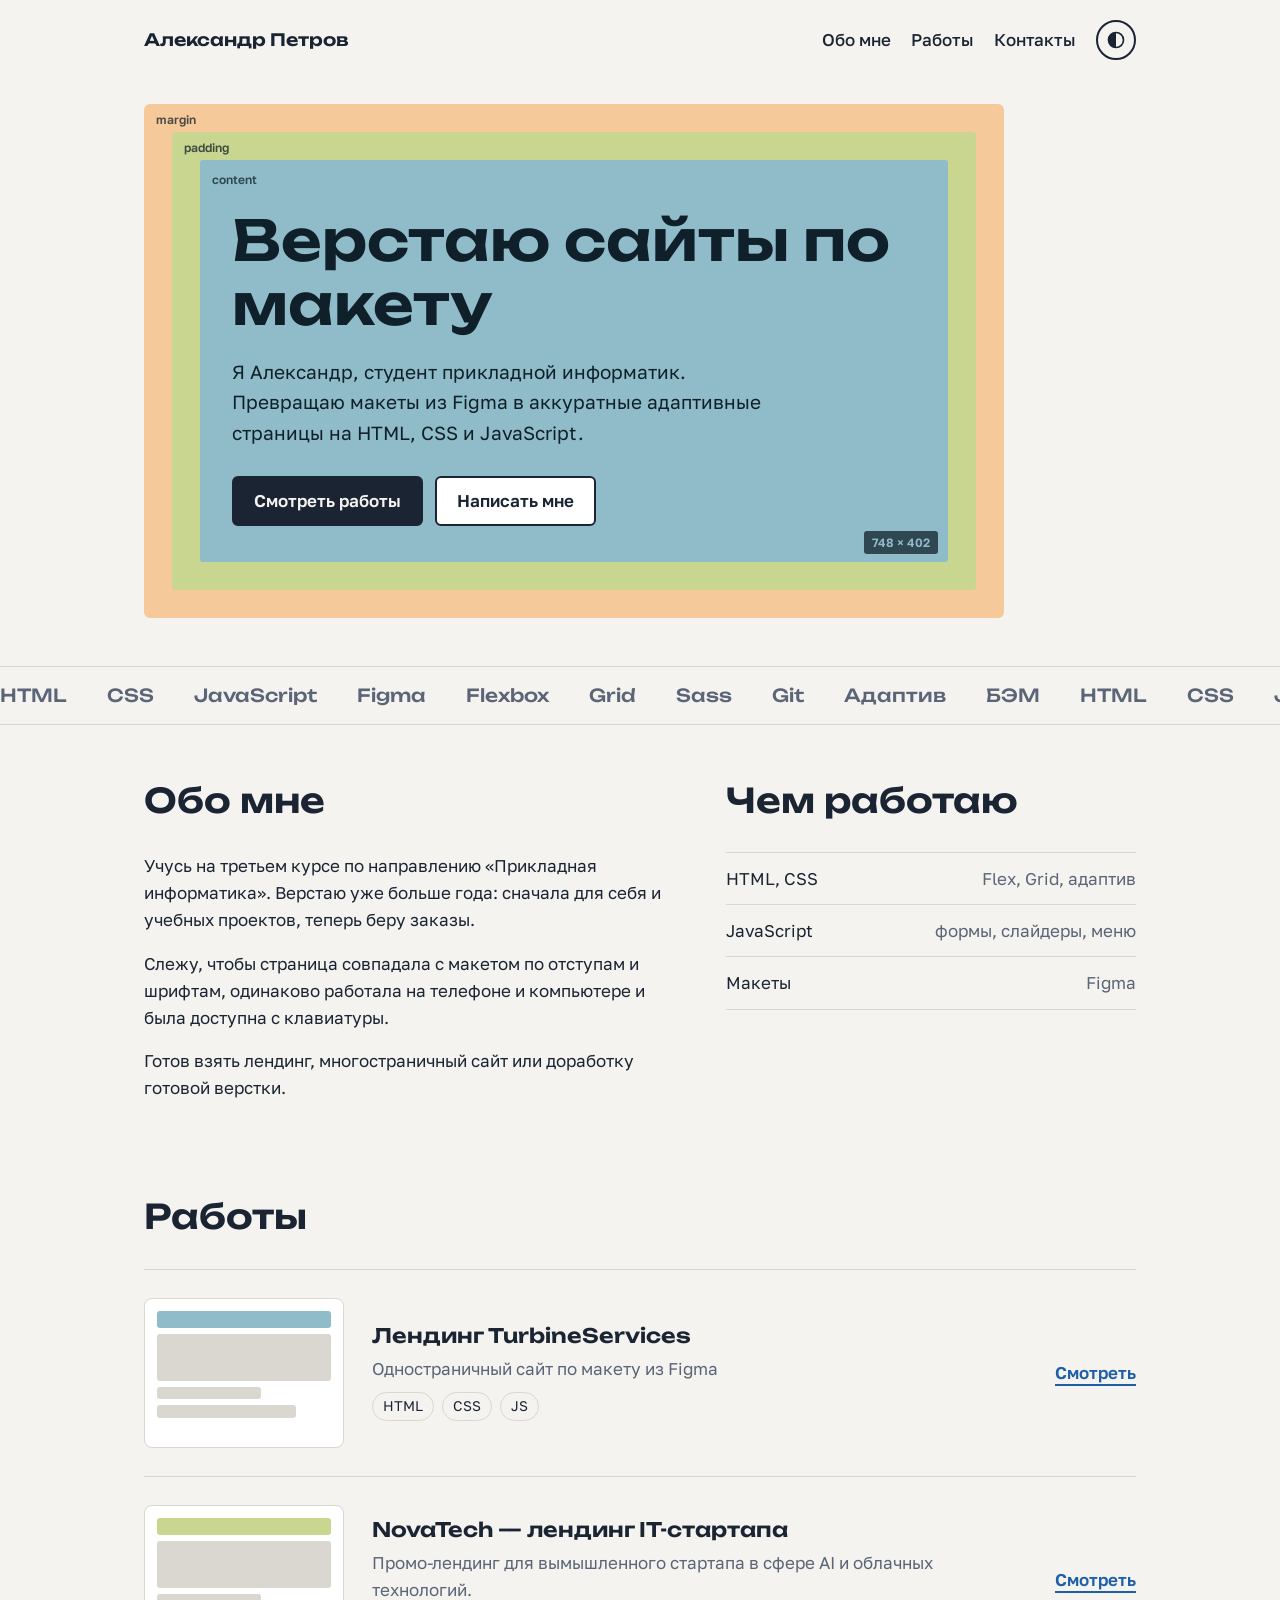
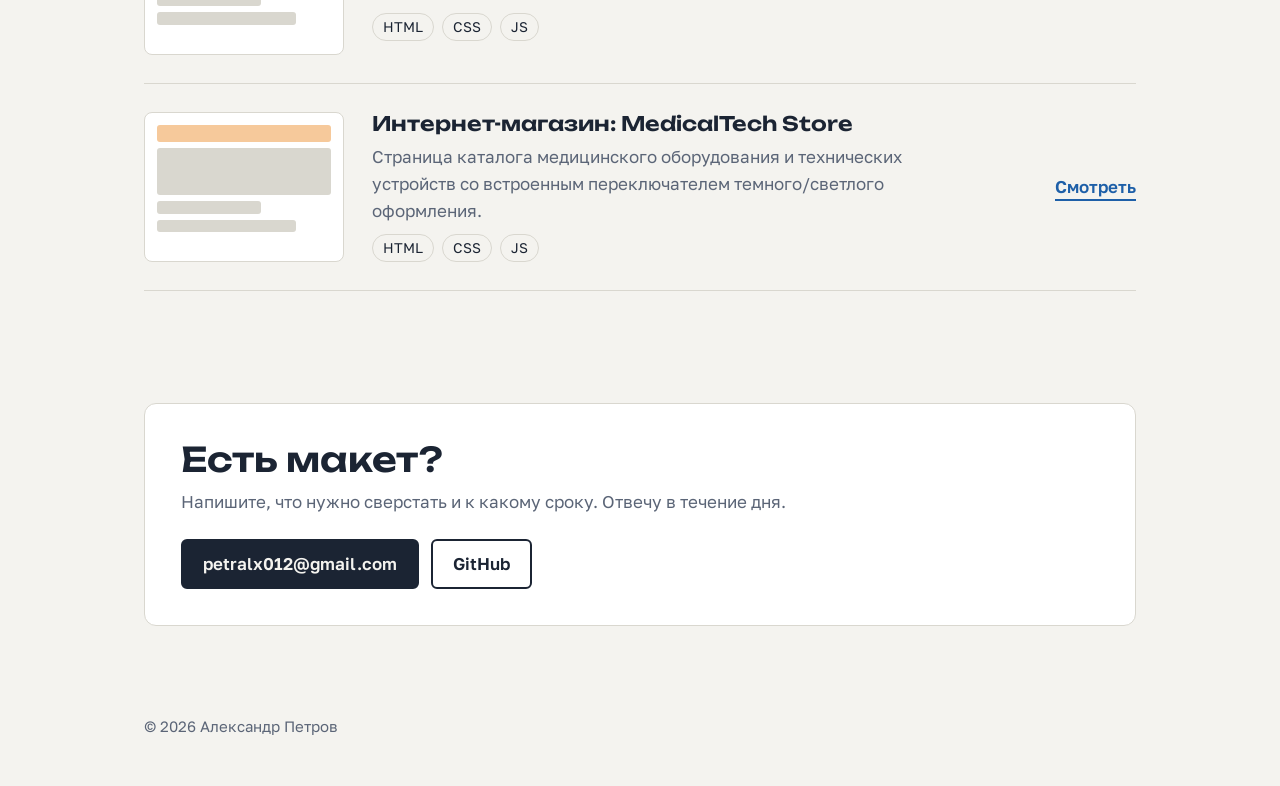
==== index.html @ 865b9481 "Initial commit" ====
<!DOCTYPE html>
<html lang="ru">
<head>
<meta charset="utf-8">
<meta name="viewport" content="width=device-width, initial-scale=1, viewport-fit=cover">
<title>Верстка сайтов по макету</title>
<meta name="description" content="Верстаю адаптивные сайты по макету из Figma: HTML, CSS, JavaScript.">
<link rel="preconnect" href="https://fonts.googleapis.com">
<link rel="preconnect" href="https://fonts.gstatic.com" crossorigin>
<link href="https://fonts.googleapis.com/css2?family=Golos+Text:wght@400;500;600&family=Unbounded:wght@500;600&display=swap" rel="stylesheet">
<link rel="stylesheet" href="css/style.css">
<script>
  /* тема ставится до отрисовки, чтобы не было мигания */
  (function(){var t;try{t=localStorage.getItem('theme')}catch(e){}
  if(!t)t=matchMedia('(prefers-color-scheme: dark)').matches?'dark':'light';
  document.documentElement.dataset.theme=t;document.documentElement.classList.add('js')})();
</script>
</head>
<body>
<div class="progress" aria-hidden="true"></div>

<header class="top">
  <div class="wrap">
    <a class="logo" href="#">Александр Петров</a>
    <nav aria-label="Основное меню">
      <a href="#about">Обо мне</a>
      <a href="#works">Работы</a>
      <a href="#contact">Контакты</a>
      <button class="theme" type="button" aria-label="Сменить тему">
        <svg viewBox="0 0 24 24" width="20" height="20" aria-hidden="true"><circle cx="12" cy="12" r="9" fill="none" stroke="currentColor" stroke-width="2"/><path d="M12 3a9 9 0 0 0 0 18z" fill="currentColor"/></svg>
      </button>
    </nav>
  </div>
</header>

<main>
  <div class="hero">
    <div class="wrap">
      <div class="bm" id="bm">
        <span class="tag">margin</span>
        <div class="pad">
          <span class="tag">padding</span>
          <div class="con" id="con">
            <span class="tag">content</span>
            <h1>Верстаю сайты по макету</h1>
            <p>Я Александр, студент прикладной информатик. Превращаю макеты из Figma в аккуратные адаптивные страницы на HTML, CSS и JavaScript.</p>
            <div class="cta">
              <a class="btn main" href="#works">Смотреть работы</a>
              <a class="btn" href="#contact">Написать мне</a>
            </div>
            <span class="dim" id="dim" aria-hidden="true"></span>
          </div>
        </div>
      </div>
    </div>
  </div>

  <div class="ticker" aria-hidden="true">
    <div class="track">
      <span>HTML</span><span>CSS</span><span>JavaScript</span><span>Figma</span><span>Flexbox</span><span>Grid</span><span>Sass</span><span>Git</span><span>Адаптив</span><span>БЭМ</span>
    </div>
  </div>

  <section id="about">
    <div class="wrap about">
      <div>
        <h2>Обо мне</h2>
        <p>Учусь на третьем курсе по направлению «Прикладная информатика». Верстаю уже больше года: сначала для себя и учебных проектов, теперь беру заказы.</p>
        <p>Слежу, чтобы страница совпадала с макетом по отступам и шрифтам, одинаково работала на телефоне и компьютере и была доступна с клавиатуры.</p>
        <p>Готов взять лендинг, многостраничный сайт или доработку готовой верстки.</p>
      </div>
      <div>
        <h2>Чем работаю</h2>
        <ul class="stack">
          <li><span>HTML, CSS</span><span>Flex, Grid, адаптив</span></li>
          <li><span>JavaScript</span><span>формы, слайдеры, меню</span></li>
          <li><span>Макеты</span><span>Figma</span></li>
        </ul>
      </div>
    </div>
  </section>

  <section id="works" class="works-sec">
    <div class="wrap">
      <h2>Работы</h2>
      <div class="works">
        <article class="work reveal">
          <div class="thumb" style="--c:#8FBCC8" aria-hidden="true"><i></i><i></i><i></i><i></i></div>
          <div>
            <h3>Лендинг TurbineServices</h3>
            <p>Одностраничный сайт по макету из Figma</p>
            <div class="tags"><span>HTML</span><span>CSS</span><span>JS</span></div>
          </div>
          <a class="go" href="https://heartfelt-brioche-2d7026.netlify.app">Смотреть</a>
        </article>
        <article class="work reveal">
          <div class="thumb" style="--c:#C9D68F" aria-hidden="true"><i></i><i></i><i></i><i></i></div>
          <div>
            <h3>NovaTech — лендинг IT-стартапа</h3>
            <p>Промо-лендинг для вымышленного стартапа в сфере AI и облачных технологий.</p>
            <div class="tags"><span>HTML</span><span>CSS</span><span>JS</span></div>
          </div>
          <a class="go" href="https://novatech-landing.netlify.app">Смотреть</a>
        </article>
        <article class="work reveal">
          <div class="thumb" style="--c:#F6C99B" aria-hidden="true"><i></i><i></i><i></i><i></i></div>
          <div>
            <h3>Интернет-магазин: MedicalTech Store</h3>
            <p>Страница каталога медицинского оборудования и технических устройств со встроенным переключателем темного/светлого оформления.</p>
            <div class="tags"><span>HTML</span><span>CSS</span><span>JS</span></div>
          </div>
          <a class="go" href="https://medicaltech-store.netlify.app">Смотреть</a>
        </article>
      </div>
    </div>
  </section>

  <section id="contact">
    <div class="wrap">
      <div class="box reveal">
        <div>
          <h2>Есть макет?</h2>
          <p>Напишите, что нужно сверстать и к какому сроку. Отвечу в течение дня.</p>
        </div>
        <div class="links">
          <a class="btn main" id="mail" href="mailto:petralx012@gmail.com" data-copy="petralx012@gmail.com">petralx012@gmail.com</a>
          <a class="btn" href="https://github.com/shizee1">GitHub</a>
        </div>
      </div>
    </div>
  </section>
</main>

<footer><div class="wrap">© 2026 Александр Петров</div></footer>
<div class="toast" role="status" aria-live="polite"></div>
<script src="js/main.js"></script>
</body>
</html>
---- css/style.css ----
/* ============================================
   ТОКЕНЫ (переменные)
   ============================================ */
:root {
  --bg: #F4F3EF;
  --surface: #FFFFFF;
  --ink: #1B2433;
  --muted: #5B6577;
  --line: #D9D7CF;
  --link: #1D5FA8;

  --margin: #F6C99B;
  --padding: #C9D68F;
  --content: #8FBCC8;
  --on-box: #10202A;

  --m: 28px;
  --p: 28px;

  color-scheme: light;
  box-sizing: border-box;
  padding-top: env(safe-area-inset-top, 0px);
  padding-bottom: env(safe-area-inset-bottom, 0px);
}

:root[data-theme="dark"] {
  --bg: #141A24;
  --surface: #1C2433;
  --ink: #ECEFF4;
  --muted: #9AA4B5;
  --line: #2E394C;
  --link: #7DB4F0;

  --margin: #8A5A2E;
  --padding: #566B2A;
  --content: #2F6676;
  --on-box: #FFFFFF;

  color-scheme: dark;
}

/* ============================================
   БАЗА
   ============================================ */
*,
*::before,
*::after {
  box-sizing: border-box;
}

html {
  scroll-padding-top: env(safe-area-inset-top, 0px);
  scroll-behavior: smooth;
}

body {
  margin: 0;
  background: var(--bg);
  color: var(--ink);
  font: 400 17px/1.6 "Golos Text", system-ui, sans-serif;
  transition: background .3s, color .3s;
}

a {
  color: var(--link);
}

a:focus-visible,
button:focus-visible {
  outline: 3px solid var(--link);
  outline-offset: 3px;
}

.wrap {
  max-width: 1040px;
  margin: 0 auto;
  padding: 0 24px;
}

h1,
h2,
h3 {
  font-family: Unbounded, "Golos Text", sans-serif;
  font-weight: 600;
  line-height: 1.15;
  margin: 0;
}

h2 {
  font-size: clamp(24px, 4vw, 34px);
  margin-bottom: 32px;
}

section {
  padding: 56px 0;
}

/* ============================================
   ПРОГРЕСС ПРОКРУТКИ
   ============================================ */
.progress {
  position: fixed;
  top: env(safe-area-inset-top, 0px);
  left: 0;
  right: 0;
  height: 3px;
  background: var(--link);
  transform: scaleX(0);
  transform-origin: left;
  z-index: 20;
}

/* ============================================
   ШАПКА
   ============================================ */
header.top {
  padding: 20px 0;
}

header.top .wrap {
  display: flex;
  justify-content: space-between;
  align-items: center;
  gap: 16px;
}

.logo {
  font-family: Unbounded, sans-serif;
  font-weight: 600;
  text-decoration: none;
  color: var(--ink);
}

nav {
  display: flex;
  gap: 20px;
  align-items: center;
}

nav a {
  color: var(--ink);
  text-decoration: none;
  font-weight: 500;
  background: linear-gradient(currentColor, currentColor) 0 100% / 0 2px no-repeat;
  transition: background-size .25s;
}

nav a:hover {
  background-size: 100% 2px;
}

.theme {
  width: 40px;
  height: 40px;
  border-radius: 50%;
  border: 2px solid var(--ink);
  background: transparent;
  color: var(--ink);
  display: grid;
  place-items: center;
  cursor: pointer;
}

.theme svg {
  transition: transform .5s cubic-bezier(.3, 1.4, .5, 1);
}

:root[data-theme="dark"] .theme svg {
  transform: rotate(180deg);
}

/* ============================================
   ПЕРВЫЙ ЭКРАН: BOX MODEL
   ============================================ */
.hero {
  padding: 24px 0 48px;
}

/* fill-mode "backwards": после анимации clip-path снимается совсем */
.bm {
  background: var(--margin);
  padding: var(--m);
  border-radius: 6px;
  position: relative;
  max-width: 860px;
  transition: padding .35s ease-out, background .3s;
  animation: reveal-bm 1.1s cubic-bezier(.22, 1, .36, 1) backwards;
}

.pad {
  background: var(--padding);
  padding: var(--p);
  border-radius: 4px;
  position: relative;
  transition: padding .35s ease-out, background .3s;
  animation: reveal-pad 1.1s cubic-bezier(.22, 1, .36, 1) backwards;
  animation-delay: .12s;
}

.con {
  background: var(--content);
  padding: 36px 32px;
  border-radius: 3px;
  position: relative;
  color: var(--on-box);
  transition: background .3s;
  animation: reveal-con 1.1s cubic-bezier(.22, 1, .36, 1) backwards;
  animation-delay: .24s;
}

/* Мягкое раскрытие через clip-path — без скачков padding */
@keyframes reveal-bm {
  from {
    clip-path: inset(0 0 100% 0 round 6px);
    opacity: .4;
  }
  to {
    clip-path: inset(0 0 0 0 round 6px);
    opacity: 1;
  }
}

@keyframes reveal-pad {
  from {
    clip-path: inset(0 0 100% 0 round 4px);
    opacity: .5;
  }
  to {
    clip-path: inset(0 0 0 0 round 4px);
    opacity: 1;
  }
}

@keyframes reveal-con {
  from {
    clip-path: inset(0 0 100% 0 round 3px);
    opacity: .6;
  }
  to {
    clip-path: inset(0 0 0 0 round 3px);
    opacity: 1;
  }
}

/* Подписи margin / padding / content */
.tag {
  position: absolute;
  top: 6px;
  left: 12px;
  font-size: 12px;
  font-weight: 600;
  color: var(--on-box);
  opacity: 0;
  animation: tag-fade .5s ease-out forwards;
}

.bm > .tag {
  animation-delay: .35s;
}

.pad > .tag {
  animation-delay: .5s;
}

.con .tag {
  top: 10px;
  animation-delay: .65s;
}

@keyframes tag-fade {
  to {
    opacity: .75;
  }
}

/* Контент внутри content — плавное всплытие без рывков */
.con h1,
.con p,
.con .cta {
  opacity: 0;
  transform: translateY(12px);
  animation: rise .8s cubic-bezier(.22, 1, .36, 1) both;
}

.con h1 {
  font-size: clamp(30px, 6vw, 56px);
  margin-top: 12px;
  animation-delay: .75s;
}

.con p {
  max-width: 46ch;
  margin: 20px 0 0;
  font-size: 19px;
  animation-delay: .85s;
}

.con .cta {
  animation-delay: .95s;
}

@keyframes rise {
  from {
    opacity: 0;
    transform: translateY(12px);
  }
  to {
    opacity: 1;
    transform: translateY(0);
  }
}

/* Метка с размерами content-box */
.dim {
  position: absolute;
  right: 10px;
  bottom: 8px;
  font-size: 12px;
  font-weight: 600;
  background: var(--on-box);
  color: var(--content);
  padding: 2px 8px;
  border-radius: 3px;
  opacity: 0;
  animation: tag-fade .5s 1.05s ease-out forwards;
}

.cta {
  display: flex;
  flex-wrap: wrap;
  gap: 12px;
  margin-top: 28px;
}

.btn {
  display: inline-block;
  padding: 12px 20px;
  border-radius: 6px;
  font-weight: 600;
  text-decoration: none;
  border: 2px solid var(--ink);
  color: var(--ink);
  background: var(--surface);
  cursor: pointer;
  font-family: inherit;
  font-size: inherit;
  line-height: 1.3;
  transition: transform .15s, box-shadow .15s;
}

.btn.main {
  background: var(--ink);
  color: var(--bg);
}

.btn:hover {
  transform: translate(-2px, -2px);
  box-shadow: 4px 4px 0 var(--ink);
}

.btn:active {
  transform: none;
  box-shadow: none;
}

/* ============================================
   БЕГУЩАЯ СТРОКА
   ============================================ */
.ticker {
  overflow: hidden;
  border-block: 1px solid var(--line);
  padding: 14px 0;
}

.track {
  display: flex;
  gap: 40px;
  width: max-content;
  animation: scroll 28s linear infinite;
  font-family: Unbounded, sans-serif;
  font-weight: 500;
  font-size: 18px;
  color: var(--muted);
}

.ticker:hover .track {
  animation-play-state: paused;
}

@keyframes scroll {
  to {
    transform: translateX(-50%);
  }
}

/* ============================================
   ОБО МНЕ
   ============================================ */
.about {
  display: grid;
  grid-template-columns: 1.3fr 1fr;
  gap: 48px;
}

.about p {
  margin: 0 0 16px;
  max-width: 58ch;
}

.stack {
  list-style: none;
  margin: 0;
  padding: 0;
  border-top: 1px solid var(--line);
}

.stack li {
  display: flex;
  justify-content: space-between;
  gap: 16px;
  padding: 12px 0;
  border-bottom: 1px solid var(--line);
  transition: padding-left .2s;
}

.stack li:hover {
  padding-left: 10px;
}

.stack span:last-child {
  color: var(--muted);
  text-align: right;
}

/* ============================================
   РАБОТЫ
   ============================================ */
.works-sec {
  padding-top: 24px;
}

.works {
  border-top: 1px solid var(--line);
}

.work {
  display: grid;
  grid-template-columns: 200px 1fr auto;
  gap: 28px;
  align-items: center;
  padding: 28px 0;
  border-bottom: 1px solid var(--line);
}

.thumb {
  aspect-ratio: 4 / 3;
  border-radius: 8px;
  border: 1px solid var(--line);
  background: var(--surface);
  padding: 12px;
  display: flex;
  flex-direction: column;
  gap: 6px;
  transition: transform .3s cubic-bezier(.3, 1.4, .5, 1);
}

.work:hover .thumb {
  transform: rotate(-2deg) scale(1.04);
}

.thumb i {
  display: block;
  border-radius: 3px;
  background: var(--line);
}

.thumb i:nth-child(1) {
  height: 14%;
  background: var(--c, var(--content));
}

.thumb i:nth-child(2) {
  height: 38%;
}

.thumb i:nth-child(3) {
  height: 10%;
  width: 60%;
}

.thumb i:nth-child(4) {
  height: 10%;
  width: 80%;
}

.work h3 {
  font-size: 20px;
  margin-bottom: 8px;
}

.work p {
  margin: 0 0 10px;
  color: var(--muted);
  max-width: 52ch;
}

.tags {
  display: flex;
  flex-wrap: wrap;
  gap: 8px;
  font-size: 14px;
}

.tags span {
  padding: 2px 10px;
  border: 1px solid var(--line);
  border-radius: 99px;
}

.go {
  font-weight: 600;
  white-space: nowrap;
  text-decoration: none;
  background: linear-gradient(currentColor, currentColor) 0 100% / 100% 2px no-repeat;
  transition: background-size .25s;
}

.work:hover .go {
  background-size: 0 2px;
  background-position: 100% 100%;
}

/* ============================================
   ПОЯВЛЕНИЕ ПРИ ПРОКРУТКЕ
   ============================================ */
.js .reveal {
  opacity: 0;
  transform: translateY(24px);
  transition: opacity .7s, transform .7s cubic-bezier(.2, .8, .2, 1);
}

.js .reveal.in {
  opacity: 1;
  transform: none;
}

.js .reveal .thumb i {
  transform: scaleX(0);
  transform-origin: left;
  transition: transform .6s cubic-bezier(.2, .8, .2, 1);
}

.js .reveal.in .thumb i {
  transform: none;
}

.reveal.in .thumb i:nth-child(2) {
  transition-delay: .15s;
}

.reveal.in .thumb i:nth-child(3) {
  transition-delay: .3s;
}

.reveal.in .thumb i:nth-child(4) {
  transition-delay: .45s;
}

/* ============================================
   КОНТАКТЫ
   ============================================ */
.box {
  background: var(--surface);
  border: 1px solid var(--line);
  border-radius: 12px;
  padding: 36px;
  display: flex;
  flex-wrap: wrap;
  gap: 24px;
  justify-content: space-between;
  align-items: center;
}

.box h2 {
  margin: 0 0 8px;
}

.box p {
  margin: 0;
  color: var(--muted);
}

.links {
  display: flex;
  flex-wrap: wrap;
  gap: 12px;
}

footer {
  padding: 32px 0 48px;
  color: var(--muted);
  font-size: 15px;
}

.toast {
  position: fixed;
  left: 50%;
  bottom: calc(24px + env(safe-area-inset-bottom, 0px));
  transform: translate(-50%, 20px);
  background: var(--ink);
  color: var(--bg);
  padding: 10px 18px;
  border-radius: 8px;
  font-weight: 500;
  opacity: 0;
  pointer-events: none;
  transition: opacity .25s, transform .25s;
}

.toast.show {
  opacity: 1;
  transform: translate(-50%, 0);
}

/* ============================================
   АДАПТИВ
   ============================================ */
@media (max-width: 760px) {
  .about {
    grid-template-columns: 1fr;
    gap: 32px;
  }

  .work {
    grid-template-columns: 1fr;
    gap: 16px;
  }

  .thumb {
    max-width: 280px;
  }

  .con {
    padding: 32px 20px 28px;
  }

  .box {
    padding: 24px;
  }

  nav {
    gap: 14px;
  }

  :root {
    --m: 16px;
    --p: 16px;
  }
}

@media (prefers-reduced-motion: reduce) {
  html {
    scroll-behavior: auto;
  }

  *,
  *::before,
  *::after {
    animation: none !important;
    transition: none !important;
  }

  .tag,
  .dim {
    opacity: .75;
  }

  .con h1,
  .con p,
  .con .cta {
    opacity: 1;
    transform: none;
  }

  .js .reveal,
  .js .reveal .thumb i {
    opacity: 1;
    transform: none;
  }
}
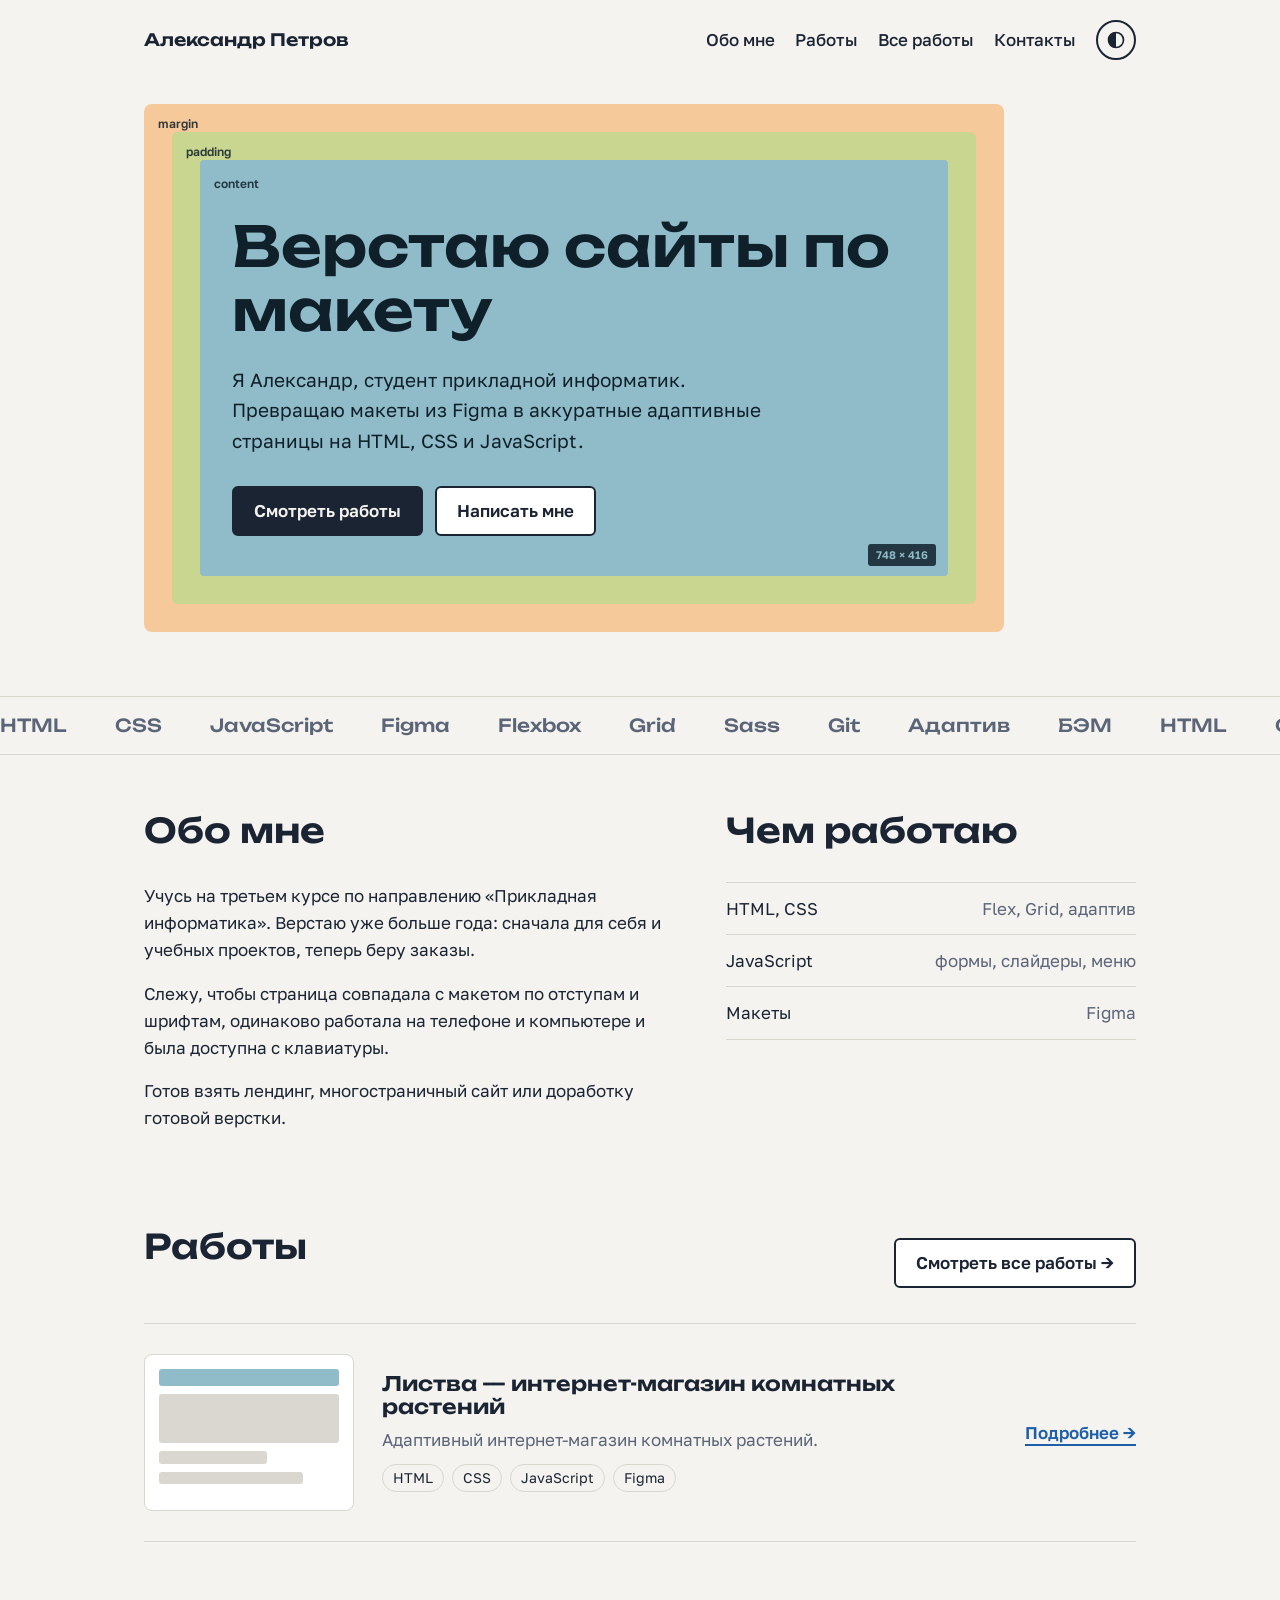
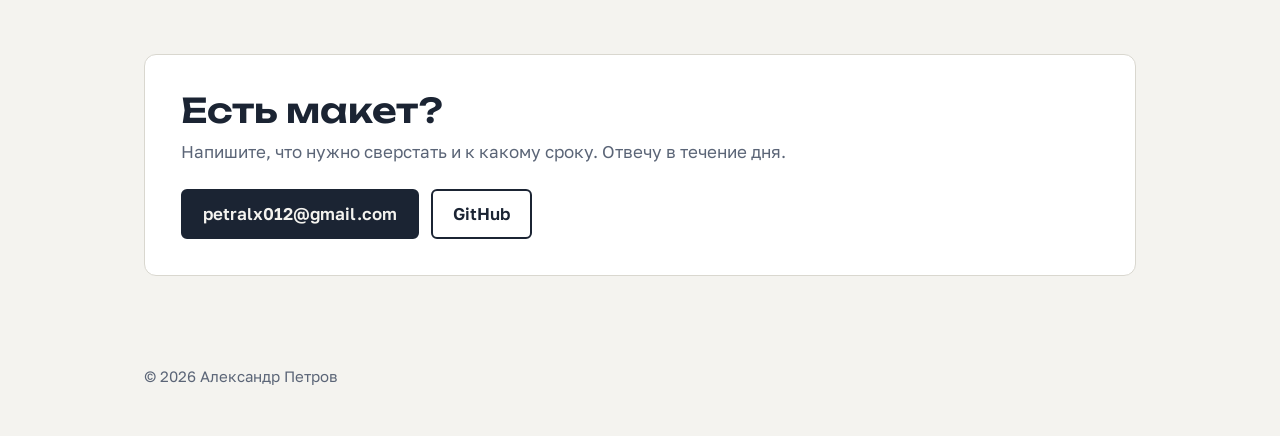
==== commit bb348db5: "Доработка портфолио: страницы работ, анимации, исправления - Добавлены страницы works.html (все рабо" ====
--- a/index.html
+++ b/index.html
@@ -25,6 +25,7 @@
     <nav aria-label="Основное меню">
       <a href="#about">Обо мне</a>
       <a href="#works">Работы</a>
+      <a href="works.html">Все работы</a>
       <a href="#contact">Контакты</a>
       <button class="theme" type="button" aria-label="Сменить тему">
         <svg viewBox="0 0 24 24" width="20" height="20" aria-hidden="true"><circle cx="12" cy="12" r="9" fill="none" stroke="currentColor" stroke-width="2"/><path d="M12 3a9 9 0 0 0 0 18z" fill="currentColor"/></svg>
@@ -82,35 +83,12 @@
 
   <section id="works" class="works-sec">
     <div class="wrap">
-      <h2>Работы</h2>
-      <div class="works">
-        <article class="work reveal">
-          <div class="thumb" style="--c:#8FBCC8" aria-hidden="true"><i></i><i></i><i></i><i></i></div>
-          <div>
-            <h3>Лендинг TurbineServices</h3>
-            <p>Одностраничный сайт по макету из Figma</p>
-            <div class="tags"><span>HTML</span><span>CSS</span><span>JS</span></div>
-          </div>
-          <a class="go" href="https://heartfelt-brioche-2d7026.netlify.app">Смотреть</a>
-        </article>
-        <article class="work reveal">
-          <div class="thumb" style="--c:#C9D68F" aria-hidden="true"><i></i><i></i><i></i><i></i></div>
-          <div>
-            <h3>NovaTech — лендинг IT-стартапа</h3>
-            <p>Промо-лендинг для вымышленного стартапа в сфере AI и облачных технологий.</p>
-            <div class="tags"><span>HTML</span><span>CSS</span><span>JS</span></div>
-          </div>
-          <a class="go" href="https://novatech-landing.netlify.app">Смотреть</a>
-        </article>
-        <article class="work reveal">
-          <div class="thumb" style="--c:#F6C99B" aria-hidden="true"><i></i><i></i><i></i><i></i></div>
-          <div>
-            <h3>Интернет-магазин: MedicalTech Store</h3>
-            <p>Страница каталога медицинского оборудования и технических устройств со встроенным переключателем темного/светлого оформления.</p>
-            <div class="tags"><span>HTML</span><span>CSS</span><span>JS</span></div>
-          </div>
-          <a class="go" href="https://medicaltech-store.netlify.app">Смотреть</a>
-        </article>
+      <div class="works-header">
+        <h2>Работы</h2>
+        <a href="works.html" class="btn">Смотреть все работы &rarr;</a>
+      </div>
+      <div class="works" id="worksList">
+        <!-- избранные работы отрисуются скриптом -->
       </div>
     </div>
   </section>
@@ -133,6 +111,7 @@
 
 <footer><div class="wrap">© 2026 Александр Петров</div></footer>
 <div class="toast" role="status" aria-live="polite"></div>
+<script src="js/works-data.js"></script>
 <script src="js/main.js"></script>
 </body>
 </html>
--- a/css/style.css
+++ b/css/style.css
@@ -63,6 +63,7 @@
 
 a {
   color: var(--link);
+  text-decoration: none;
 }
 
 a:focus-visible,
@@ -93,6 +94,21 @@
 
 section {
   padding: 56px 0;
+}
+
+/* Плавный вход страницы */
+body::before {
+  content: "";
+  position: fixed;
+  inset: 0;
+  background: var(--bg);
+  z-index: 50;
+  transition: opacity .6s ease, visibility .6s ease;
+}
+
+body.loaded::before {
+  opacity: 0;
+  visibility: hidden;
 }
 
 /* ============================================
@@ -127,7 +143,6 @@
 .logo {
   font-family: Unbounded, sans-serif;
   font-weight: 600;
-  text-decoration: none;
   color: var(--ink);
 }
 
@@ -139,7 +154,6 @@
 
 nav a {
   color: var(--ink);
-  text-decoration: none;
   font-weight: 500;
   background: linear-gradient(currentColor, currentColor) 0 100% / 0 2px no-repeat;
   transition: background-size .25s;
@@ -159,6 +173,11 @@
   display: grid;
   place-items: center;
   cursor: pointer;
+  transition: transform .2s;
+}
+
+.theme:active {
+  transform: scale(.92);
 }
 
 .theme svg {
@@ -173,80 +192,78 @@
    ПЕРВЫЙ ЭКРАН: BOX MODEL
    ============================================ */
 .hero {
-  padding: 24px 0 48px;
-}
-
-/* fill-mode "backwards": после анимации clip-path снимается совсем */
+  padding: 24px 0 64px;
+}
+
 .bm {
   background: var(--margin);
   padding: var(--m);
-  border-radius: 6px;
+  border-radius: 8px;
   position: relative;
   max-width: 860px;
-  transition: padding .35s ease-out, background .3s;
-  animation: reveal-bm 1.1s cubic-bezier(.22, 1, .36, 1) backwards;
+  animation: reveal-bm 1.5s cubic-bezier(.25, .46, .45, .94) backwards;
 }
 
 .pad {
   background: var(--padding);
   padding: var(--p);
+  border-radius: 6px;
+  position: relative;
+  animation: reveal-pad 1.2s cubic-bezier(.22, 1, .36, 1) backwards;
+  animation-delay: .15s;
+}
+
+.con {
+  background: var(--content);
+  padding: 40px 32px;
   border-radius: 4px;
   position: relative;
-  transition: padding .35s ease-out, background .3s;
-  animation: reveal-pad 1.1s cubic-bezier(.22, 1, .36, 1) backwards;
-  animation-delay: .12s;
-}
-
-.con {
-  background: var(--content);
-  padding: 36px 32px;
-  border-radius: 3px;
-  position: relative;
   color: var(--on-box);
-  transition: background .3s;
-  animation: reveal-con 1.1s cubic-bezier(.22, 1, .36, 1) backwards;
-  animation-delay: .24s;
-}
-
-/* Мягкое раскрытие через clip-path — без скачков padding */
+  animation: reveal-con 1.2s cubic-bezier(.22, 1, .36, 1) backwards;
+  animation-delay: .3s;
+}
+
 @keyframes reveal-bm {
   from {
+    clip-path: inset(0 0 100% 0 round 8px);
+    opacity: .45;
+  }
+  to {
+    clip-path: inset(0 0 0 0 round 8px);
+    opacity: 1;
+  }
+}
+
+@keyframes reveal-pad {
+  from {
     clip-path: inset(0 0 100% 0 round 6px);
-    opacity: .4;
+    opacity: .45;
+    transform: translateY(12px);
   }
   to {
     clip-path: inset(0 0 0 0 round 6px);
     opacity: 1;
-  }
-}
-
-@keyframes reveal-pad {
+    transform: none;
+  }
+}
+
+@keyframes reveal-con {
   from {
     clip-path: inset(0 0 100% 0 round 4px);
-    opacity: .5;
+    opacity: .55;
+    transform: translateY(12px);
   }
   to {
     clip-path: inset(0 0 0 0 round 4px);
     opacity: 1;
-  }
-}
-
-@keyframes reveal-con {
-  from {
-    clip-path: inset(0 0 100% 0 round 3px);
-    opacity: .6;
-  }
-  to {
-    clip-path: inset(0 0 0 0 round 3px);
-    opacity: 1;
-  }
-}
-
-/* Подписи margin / padding / content */
+    transform: none;
+  }
+}
+
 .tag {
   position: absolute;
-  top: 6px;
-  left: 12px;
+  top: 10px;
+  left: 14px;
   font-size: 12px;
   font-weight: 600;
   color: var(--on-box);
@@ -254,86 +271,69 @@
   animation: tag-fade .5s ease-out forwards;
 }
 
-.bm > .tag {
-  animation-delay: .35s;
-}
-
-.pad > .tag {
-  animation-delay: .5s;
-}
-
-.con .tag {
-  top: 10px;
-  animation-delay: .65s;
-}
+.bm > .tag { animation-delay: .5s; }
+.pad > .tag { animation-delay: .65s; }
+.con .tag { top: 14px; animation-delay: .8s; }
 
 @keyframes tag-fade {
-  to {
-    opacity: .75;
-  }
-}
-
-/* Контент внутри content — плавное всплытие без рывков */
+  to { opacity: .85; }
+}
+
 .con h1,
 .con p,
 .con .cta {
   opacity: 0;
-  transform: translateY(12px);
+  transform: translateY(14px);
   animation: rise .8s cubic-bezier(.22, 1, .36, 1) both;
 }
 
 .con h1 {
   font-size: clamp(30px, 6vw, 56px);
-  margin-top: 12px;
-  animation-delay: .75s;
+  margin-top: 14px;
+  animation-delay: .9s;
 }
 
 .con p {
   max-width: 46ch;
-  margin: 20px 0 0;
+  margin: 22px 0 0;
   font-size: 19px;
-  animation-delay: .85s;
+  animation-delay: 1s;
 }
 
 .con .cta {
-  animation-delay: .95s;
+  margin-top: 30px;
+  animation-delay: 1.1s;
 }
 
 @keyframes rise {
-  from {
-    opacity: 0;
-    transform: translateY(12px);
-  }
-  to {
-    opacity: 1;
-    transform: translateY(0);
-  }
-}
-
-/* Метка с размерами content-box */
+  from { opacity: 0; transform: translateY(14px); }
+  to { opacity: 1; transform: none; }
+}
+
 .dim {
   position: absolute;
-  right: 10px;
-  bottom: 8px;
-  font-size: 12px;
+  right: 12px;
+  bottom: 10px;
+  font-size: 11px;
   font-weight: 600;
   background: var(--on-box);
   color: var(--content);
   padding: 2px 8px;
   border-radius: 3px;
   opacity: 0;
-  animation: tag-fade .5s 1.05s ease-out forwards;
+  animation: tag-fade .5s 1.25s ease-out forwards;
 }
 
 .cta {
   display: flex;
   flex-wrap: wrap;
   gap: 12px;
-  margin-top: 28px;
 }
 
 .btn {
-  display: inline-block;
+  display: inline-flex;
+  align-items: center;
+  gap: 8px;
   padding: 12px 20px;
   border-radius: 6px;
   font-weight: 600;
@@ -345,12 +345,13 @@
   font-family: inherit;
   font-size: inherit;
   line-height: 1.3;
-  transition: transform .15s, box-shadow .15s;
+  transition: transform .15s, box-shadow .15s, border-color .2s;
 }
 
 .btn.main {
   background: var(--ink);
   color: var(--bg);
+  border-color: var(--ink);
 }
 
 .btn:hover {
@@ -374,9 +375,10 @@
 
 .track {
   display: flex;
-  gap: 40px;
+  gap: 48px;
   width: max-content;
-  animation: scroll 28s linear infinite;
+  will-change: transform;
+  animation: scroll 30s linear infinite;
   font-family: Unbounded, sans-serif;
   font-weight: 500;
   font-size: 18px;
@@ -388,9 +390,7 @@
 }
 
 @keyframes scroll {
-  to {
-    transform: translateX(-50%);
-  }
+  to { transform: translateX(-50%); }
 }
 
 /* ============================================
@@ -420,11 +420,6 @@
   gap: 16px;
   padding: 12px 0;
   border-bottom: 1px solid var(--line);
-  transition: padding-left .2s;
-}
-
-.stack li:hover {
-  padding-left: 10px;
 }
 
 .stack span:last-child {
@@ -433,7 +428,7 @@
 }
 
 /* ============================================
-   РАБОТЫ
+   РАБОТЫ (главная)
    ============================================ */
 .works-sec {
   padding-top: 24px;
@@ -445,10 +440,10 @@
 
 .work {
   display: grid;
-  grid-template-columns: 200px 1fr auto;
+  grid-template-columns: 210px 1fr auto;
   gap: 28px;
   align-items: center;
-  padding: 28px 0;
+  padding: 30px 0;
   border-bottom: 1px solid var(--line);
 }
 
@@ -457,15 +452,10 @@
   border-radius: 8px;
   border: 1px solid var(--line);
   background: var(--surface);
-  padding: 12px;
+  padding: 14px;
   display: flex;
   flex-direction: column;
-  gap: 6px;
-  transition: transform .3s cubic-bezier(.3, 1.4, .5, 1);
-}
-
-.work:hover .thumb {
-  transform: rotate(-2deg) scale(1.04);
+  gap: 8px;
 }
 
 .thumb i {
@@ -474,24 +464,10 @@
   background: var(--line);
 }
 
-.thumb i:nth-child(1) {
-  height: 14%;
-  background: var(--c, var(--content));
-}
-
-.thumb i:nth-child(2) {
-  height: 38%;
-}
-
-.thumb i:nth-child(3) {
-  height: 10%;
-  width: 60%;
-}
-
-.thumb i:nth-child(4) {
-  height: 10%;
-  width: 80%;
-}
+.thumb i:nth-child(1) { height: 14%; background: var(--c, var(--content)); }
+.thumb i:nth-child(2) { height: 38%; }
+.thumb i:nth-child(3) { height: 10%; width: 60%; }
+.thumb i:nth-child(4) { height: 10%; width: 80%; }
 
 .work h3 {
   font-size: 20px;
@@ -520,14 +496,14 @@
 .go {
   font-weight: 600;
   white-space: nowrap;
-  text-decoration: none;
   background: linear-gradient(currentColor, currentColor) 0 100% / 100% 2px no-repeat;
-  transition: background-size .25s;
+  transition: background-size .25s, color .2s;
 }
 
 .work:hover .go {
   background-size: 0 2px;
   background-position: 100% 100%;
+  color: var(--link);
 }
 
 /* ============================================
@@ -535,7 +511,7 @@
    ============================================ */
 .js .reveal {
   opacity: 0;
-  transform: translateY(24px);
+  transform: translateY(20px);
   transition: opacity .7s, transform .7s cubic-bezier(.2, .8, .2, 1);
 }
 
@@ -554,17 +530,9 @@
   transform: none;
 }
 
-.reveal.in .thumb i:nth-child(2) {
-  transition-delay: .15s;
-}
-
-.reveal.in .thumb i:nth-child(3) {
-  transition-delay: .3s;
-}
-
-.reveal.in .thumb i:nth-child(4) {
-  transition-delay: .45s;
-}
+.reveal.in .thumb i:nth-child(2) { transition-delay: .15s; }
+.reveal.in .thumb i:nth-child(3) { transition-delay: .3s; }
+.reveal.in .thumb i:nth-child(4) { transition-delay: .45s; }
 
 /* ============================================
    КОНТАКТЫ
@@ -606,7 +574,7 @@
   position: fixed;
   left: 50%;
   bottom: calc(24px + env(safe-area-inset-bottom, 0px));
-  transform: translate(-50%, 20px);
+  transform: translate(-50%, 24px);
   background: var(--ink);
   color: var(--bg);
   padding: 10px 18px;
@@ -615,11 +583,227 @@
   opacity: 0;
   pointer-events: none;
   transition: opacity .25s, transform .25s;
+  z-index: 60;
 }
 
 .toast.show {
   opacity: 1;
   transform: translate(-50%, 0);
+}
+
+/* ============================================
+   ЗАГОЛОВОК СЕКЦИИ РАБОТ (кнопка "все")
+   ============================================ */
+.works-header {
+  display: flex;
+  justify-content: space-between;
+  align-items: center;
+  gap: 16px;
+  margin-bottom: 24px;
+  flex-wrap: wrap;
+}
+
+/* ============================================
+   СЕТКА РАБОТ (works.html)
+   ============================================ */
+.works-grid {
+  display: grid;
+  grid-template-columns: repeat(auto-fill, minmax(260px, 1fr));
+  gap: 24px;
+}
+
+.works-grid .work {
+  display: flex;
+  flex-direction: column;
+  gap: 14px;
+  padding: 20px;
+  border: 1px solid var(--line);
+  border-radius: 12px;
+  background: var(--surface);
+  transition: transform .2s, box-shadow .2s, border-color .2s;
+}
+
+.works-grid .work .thumb {
+  aspect-ratio: 3 / 2;
+  min-height: 190px;
+  border-radius: 10px;
+  border: 1px solid var(--line);
+  background: var(--surface);
+  padding: 16px;
+  display: flex;
+  flex-direction: column;
+  gap: 10px;
+  position: relative;
+  overflow: hidden;
+}
+
+.works-grid .work .thumb::before {
+  content: "";
+  position: absolute;
+  inset: 0;
+  border-radius: 10px;
+  background: linear-gradient(180deg, color-mix(in srgb, var(--c, var(--content)) 22%, transparent), var(--surface));
+  opacity: 1;
+  z-index: 0;
+  pointer-events: none;
+}
+
+.works-grid .work .thumb i {
+  position: relative;
+  z-index: 1;
+  display: block;
+  border-radius: 3px;
+  background: var(--line);
+}
+
+.works-grid .work .thumb i:nth-child(1) {
+  height: 16%;
+  background: var(--c, var(--content));
+}
+
+.works-grid .work .thumb i:nth-child(2) {
+  height: 44%;
+}
+
+.works-grid .work .thumb i:nth-child(3) {
+  height: 12%;
+  width: 70%;
+}
+
+.works-grid .work .thumb i:nth-child(4) {
+  height: 12%;
+  width: 90%;
+}
+
+.works-grid .work:hover {
+  transform: translateY(-4px);
+  box-shadow: 6px 6px 0 var(--ink);
+  border-color: var(--ink);
+}
+
+.works-grid .work:hover .thumb {
+  transform: none;
+}
+
+.works-grid .work h3 {
+  font-size: 18px;
+  margin: 0 0 6px;
+}
+
+.works-grid .work p {
+  margin: 0;
+  color: var(--muted);
+  font-size: 14px;
+}
+
+.works-grid .work .go {
+  margin-top: auto;
+}
+
+/* ============================================
+   СТРАНИЦА ОДНОГО ПРОЕКТА (work.html)
+   ============================================ */
+.work-page {
+  padding-top: 24px;
+}
+
+.work-back {
+  margin-bottom: 24px;
+}
+
+.work-detail {
+  max-width: 860px;
+  margin: 0 auto;
+}
+
+.work-detail-head {
+  display: flex;
+  flex-direction: column;
+  gap: 10px;
+  margin-bottom: 20px;
+}
+
+.work-detail h1 {
+  font-size: clamp(26px, 5vw, 40px);
+  margin: 0;
+}
+
+.work-detail-tags {
+  display: flex;
+  flex-wrap: wrap;
+  gap: 8px;
+}
+
+.work-detail-tags span {
+  padding: 2px 10px;
+  border: 1px solid var(--line);
+  border-radius: 99px;
+  font-size: 13px;
+  color: var(--ink);
+}
+
+.work-detail-desc {
+  font-size: 17px;
+  color: var(--muted);
+  margin: 0 0 24px;
+  max-width: 60ch;
+}
+
+.work-detail-actions {
+  display: flex;
+  gap: 12px;
+  flex-wrap: wrap;
+  margin-bottom: 32px;
+}
+
+.work-gallery {
+  margin-bottom: 32px;
+}
+
+.work-gallery h3 {
+  font-size: 20px;
+  margin: 0 0 14px;
+}
+
+.gallery-list {
+  display: flex;
+  flex-direction: column;
+  gap: 16px;
+}
+
+.gallery-list img {
+  width: 100%;
+  height: 420px;
+  object-fit: cover;
+  border-radius: 8px;
+  border: 1px solid var(--line);
+  background: var(--bg);
+  transition: transform .2s;
+}
+
+.gallery-list img:hover {
+  transform: scale(1.02);
+}
+
+.work-detail-full {
+  border-top: 1px solid var(--line);
+  padding-top: 24px;
+}
+
+.work-detail-full h3 {
+  font-size: 20px;
+  margin: 0 0 12px;
+}
+
+.work-detail-full p {
+  margin: 0;
+  color: var(--ink);
+  line-height: 1.7;
+}
+
+.work-not-found {
+  text-align: center;
+  padding: 60px 20px;
 }
 
 /* ============================================
@@ -656,12 +840,28 @@
     --m: 16px;
     --p: 16px;
   }
+
+  .works-header {
+    flex-direction: column;
+    align-items: flex-start;
+  }
+
+  .works-grid {
+    grid-template-columns: repeat(auto-fill, minmax(200px, 1fr));
+    gap: 16px;
+  }
+
+  .works-grid .work {
+    padding: 16px;
+  }
+
+  .gallery-list img {
+    height: 260px;
+  }
 }
 
 @media (prefers-reduced-motion: reduce) {
-  html {
-    scroll-behavior: auto;
-  }
+  html { scroll-behavior: auto; }
 
   *,
   *::before,
@@ -671,20 +871,14 @@
   }
 
   .tag,
-  .dim {
-    opacity: .75;
-  }
+  .dim { opacity: .75; }
 
   .con h1,
   .con p,
-  .con .cta {
-    opacity: 1;
-    transform: none;
-  }
+  .con .cta { opacity: 1; transform: none; }
 
   .js .reveal,
-  .js .reveal .thumb i {
-    opacity: 1;
-    transform: none;
-  }
+  .js .reveal .thumb i { opacity: 1; transform: none; }
+
+  body::before { display: none; }
 }
